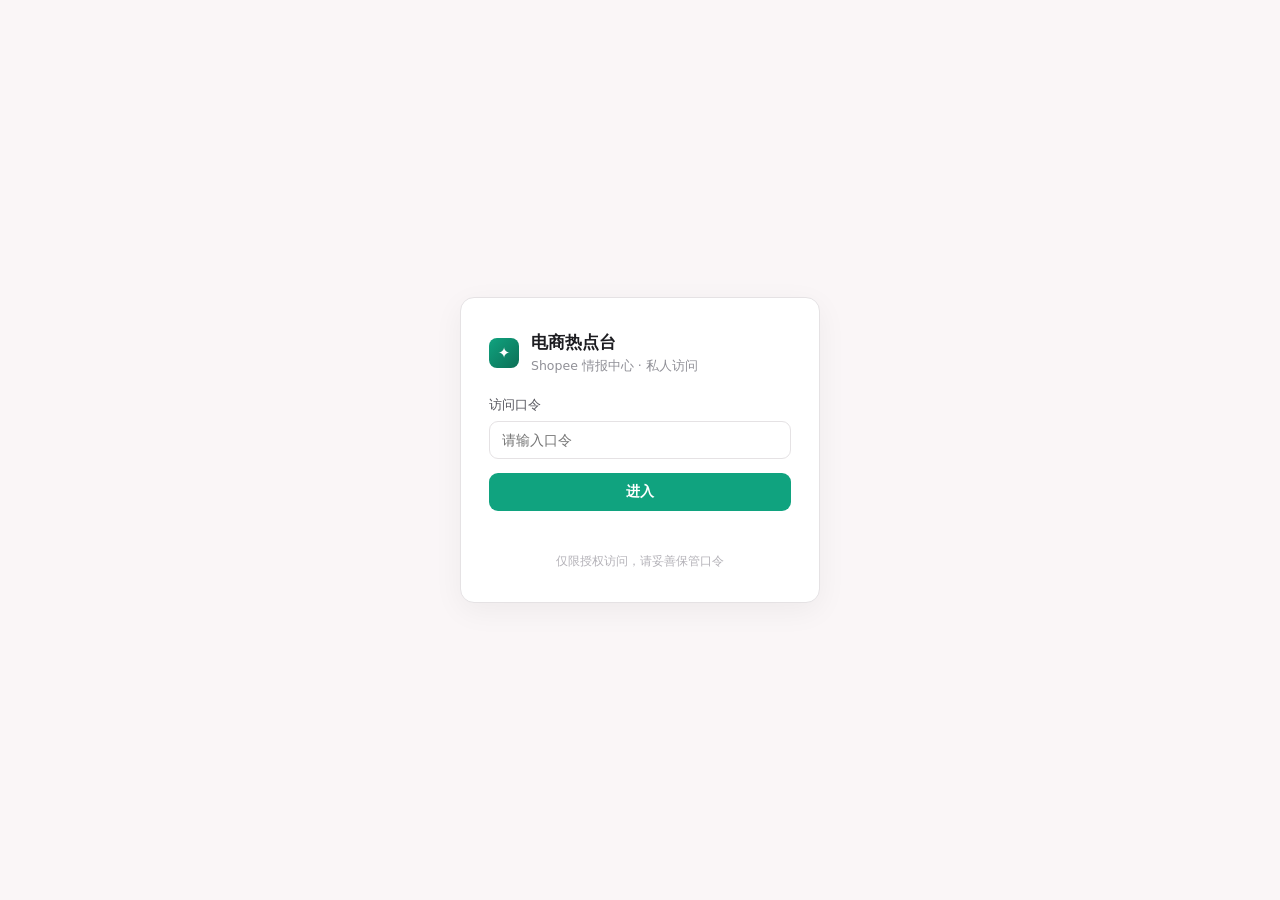
==== web/index.html @ 4ab8bd40 "初始化：Shopee 热点情报站 P0（采集器+静态站+自动更新配置）" ====
<!doctype html>
<html lang="zh-CN">
<head>
  <meta charset="utf-8">
  <meta name="viewport" content="width=device-width, initial-scale=1">
  <title>电商热点台 · Shopee 情报中心</title>
  <link rel="stylesheet" href="assets/style.css">
</head>
<body>
  <div id="app" class="app">
    <aside class="sidebar">
      <div class="brand">
        <div class="brand-mark">✦</div>
        <div>
          <div class="brand-name">电商热点台</div>
          <div class="brand-sub">Shopee 情报中心</div>
        </div>
      </div>
      <button class="nav-item active" type="button" data-view="overview">总览</button>
      <button class="nav-item" type="button" data-view="categories">类目热点</button>
      <button class="nav-item" type="button" data-view="keywords">热搜词</button>
      <button class="nav-item" type="button" data-view="status">数据状态</button>
      <button class="nav-item" id="logout-btn" type="button">退出访问</button>
      <div class="sidebar-foot" id="side-status">正在加载…</div>
    </aside>

    <div class="main">
      <header class="topbar">
        <div class="page-title" id="page-title">总览</div>
        <div class="topbar-right">
          <div class="seg" role="group" aria-label="平台选择">
            <button type="button" class="active" aria-pressed="true">Shopee</button>
            <button type="button" class="soon" disabled>Amazon</button>
            <button type="button" class="soon" disabled>Ozon</button>
            <button type="button" class="soon" disabled>WB</button>
          </div>
          <div class="seg" id="market-seg" role="group" aria-label="市场选择"></div>
        </div>
      </header>
      <div class="content" id="content"></div>
    </div>
  </div>
  <script src="assets/echarts.min.js"></script>
  <script src="assets/config.js"></script>
  <script src="assets/app.js"></script>
</body>
</html>
---- web/assets/style.css ----
* { box-sizing: border-box; }
body {
  margin: 0;
  font-family: "Segoe UI", system-ui, -apple-system, "PingFang SC", "Microsoft YaHei", sans-serif;
  font-size: 14px;
  line-height: 1.5;
  color: #1d1d21;
  background: #ffffff;
}
.app { display: flex; min-height: 100vh; }

/* 侧边栏 */
.sidebar {
  width: 212px; flex: 0 0 212px;
  background: #faf6f7;
  border-right: 1px solid #e5e2e4;
  padding: 16px 12px;
  display: flex; flex-direction: column; gap: 4px;
}
.brand { display: flex; align-items: center; gap: 10px; padding: 4px 8px 18px; }
.brand-mark {
  width: 30px; height: 30px; border-radius: 8px; flex: 0 0 30px;
  background: linear-gradient(135deg, #10a37f, #0c6f56);
  display: flex; align-items: center; justify-content: center;
  color: #ffffff; font-size: 15px;
}
.brand-name { font-size: 15px; font-weight: 600; letter-spacing: .2px; }
.brand-sub { font-size: 11px; color: #909097; margin-top: 1px; }
.nav-item {
  display: flex; align-items: center; gap: 10px; width: 100%;
  padding: 9px 12px; border: 0; background: transparent; border-radius: 8px;
  color: #56565e; font-size: 13.5px; text-align: left; cursor: pointer;
  font-family: inherit;
}
.nav-item:hover { background: #f3f0f1; color: #1d1d21; }
.nav-item.active { background: rgba(16,163,127,.09); color: #1d1d21; font-weight: 500; }
.sidebar-foot {
  margin-top: auto; padding: 12px; border: 1px solid #e5e2e4;
  border-radius: 10px; background: #ffffff; font-size: 12px; color: #56565e;
}
.sidebar-foot b { color: #10a37f; font-weight: 600; }

/* 顶栏 */
.main { flex: 1; min-width: 0; display: flex; flex-direction: column; }
.topbar {
  min-height: 54px; display: flex; align-items: center; justify-content: space-between;
  gap: 16px; padding: 10px 22px; flex-wrap: wrap;
  border-bottom: 1px solid #e5e2e4;
}
.page-title { font-size: 15px; font-weight: 600; }
.page-title small { color: #909097; font-weight: 400; margin-left: 8px; font-size: 12px; }
.topbar-right { display: flex; align-items: center; gap: 10px; flex-wrap: wrap; }
.seg { display: flex; align-items: center; gap: 2px; background: #f3f0f1; border-radius: 9px; padding: 3px; }
.seg button {
  border: 0; background: transparent; color: #56565e;
  font-size: 12.5px; padding: 5px 12px; border-radius: 6px; cursor: pointer; font-family: inherit;
}
.seg button:hover { color: #1d1d21; }
.seg button.active { background: #ffffff; color: #1d1d21; box-shadow: 0 1px 2px rgba(0,0,0,.06); }
.seg button.soon { color: #c0bec2; cursor: default; }

/* 内容区 */
.content { padding: 18px 22px 36px; max-width: 1240px; width: 100%; }
.statusbar {
  display: flex; align-items: center; gap: 8px; font-size: 12.5px; color: #56565e;
  background: #faf6f7; border: 1px solid #e5e2e4; border-radius: 10px;
  padding: 9px 14px; margin-bottom: 14px;
}
.dot { width: 8px; height: 8px; border-radius: 50%; background: #10a37f; flex: 0 0 8px; }
.metrics { display: grid; grid-template-columns: repeat(3, 1fr); gap: 12px; margin-bottom: 14px; }
.stat { background: #ffffff; border: 1px solid #e5e2e4; border-radius: 12px; padding: 14px 16px; }
.stat-label { font-size: 12px; color: #909097; margin-bottom: 6px; }
.stat-value { font-size: 24px; font-weight: 600; letter-spacing: .2px; }
.stat-delta { font-size: 12px; margin-top: 4px; color: #56565e; }
.up { color: #0e9a74; }
.down { color: #e0434a; }
.grid-2 { display: grid; grid-template-columns: 1.35fr 1fr; gap: 14px; margin-bottom: 14px; }
.panel { background: #ffffff; border: 1px solid #e5e2e4; border-radius: 12px; padding: 16px; }
.panel-head { display: flex; align-items: center; justify-content: space-between; gap: 10px; margin-bottom: 12px; flex-wrap: wrap; }
.panel-title { font-size: 14px; font-weight: 600; }
.panel-sub { font-size: 11.5px; color: #909097; }
table { width: 100%; border-collapse: collapse; }
th { text-align: left; font-size: 11.5px; font-weight: 400; color: #909097; padding: 6px 8px; border-bottom: 1px solid #e5e2e4; }
td { padding: 9px 8px; border-bottom: 1px solid #eeebed; font-size: 13px; }
tr.cat-row { cursor: pointer; }
tr.cat-row:hover td { background: #faf6f7; }
tr.sub-row td { background: #faf6f7; font-size: 12.5px; color: #56565e; cursor: pointer; }
tr.sub-row:hover td { color: #1d1d21; }
.cat-name { font-weight: 600; }
.cat-local { color: #909097; font-size: 12px; margin-left: 8px; font-weight: 400; }
.chip {
  display: inline-flex; align-items: center; gap: 3px; font-size: 12px;
  padding: 2px 8px; border-radius: 999px; font-weight: 500; white-space: nowrap;
}
.chip.up { background: rgba(14,154,116,.10); color: #0e9a74; }
.chip.down { background: rgba(224,67,74,.10); color: #e0434a; }
.chip.flat { background: #f3f0f1; color: #56565e; }
.score { font-variant-numeric: tabular-nums; font-weight: 600; text-align: right; }
.kw-row {
  display: flex; align-items: center; gap: 10px; padding: 9px 4px;
  border-bottom: 1px solid #eeebed;
}
.kw-rank { color: #909097; font-size: 12px; width: 22px; text-align: right; flex: 0 0 22px; }
.kw-name { flex: 1; min-width: 0; font-size: 13px; overflow: hidden; text-overflow: ellipsis; white-space: nowrap; }
.kw-heat { font-variant-numeric: tabular-nums; color: #56565e; font-size: 12.5px; min-width: 52px; text-align: right; }
.crumb { font-size: 13.5px; color: #56565e; }
.crumb b { color: #1d1d21; font-weight: 600; }
.crumb .sep { color: #c0bec2; margin: 0 6px; }
.detail-row { display: flex; gap: 26px; flex-wrap: wrap; font-size: 12.5px; color: #56565e; margin-top: 12px; padding-top: 12px; border-top: 1px solid #eeebed; }
.detail-row b { color: #1d1d21; font-weight: 600; font-variant-numeric: tabular-nums; }
#chart { width: 100%; height: 260px; }
.kw-tags { display: flex; flex-wrap: wrap; gap: 6px; margin-top: 8px; }
.kw-tag { font-size: 12px; background: #faf6f7; border: 1px solid #eeebed; border-radius: 999px; padding: 3px 10px; color: #56565e; }
.back-link { display: inline-flex; align-items: center; gap: 6px; color: #10a37f; font-size: 13px; cursor: pointer; border: 0; background: none; padding: 0 0 12px; font-family: inherit; }
.back-link:hover { text-decoration: underline; }
.empty { color: #909097; font-size: 13px; padding: 20px 4px; text-align: center; }
.status-grid { display: grid; grid-template-columns: repeat(3, 1fr); gap: 12px; }
.status-card { background: #ffffff; border: 1px solid #e5e2e4; border-radius: 12px; padding: 16px; }
.status-card h3 { margin: 0 0 10px; font-size: 14px; font-weight: 600; }
.status-card p { margin: 5px 0; font-size: 12.5px; color: #56565e; }
.status-card b { color: #1d1d21; font-weight: 600; }
@media (max-width: 900px) {
  .sidebar { display: none; }
  .grid-2 { grid-template-columns: 1fr; }
  .metrics, .status-grid { grid-template-columns: 1fr; }
}
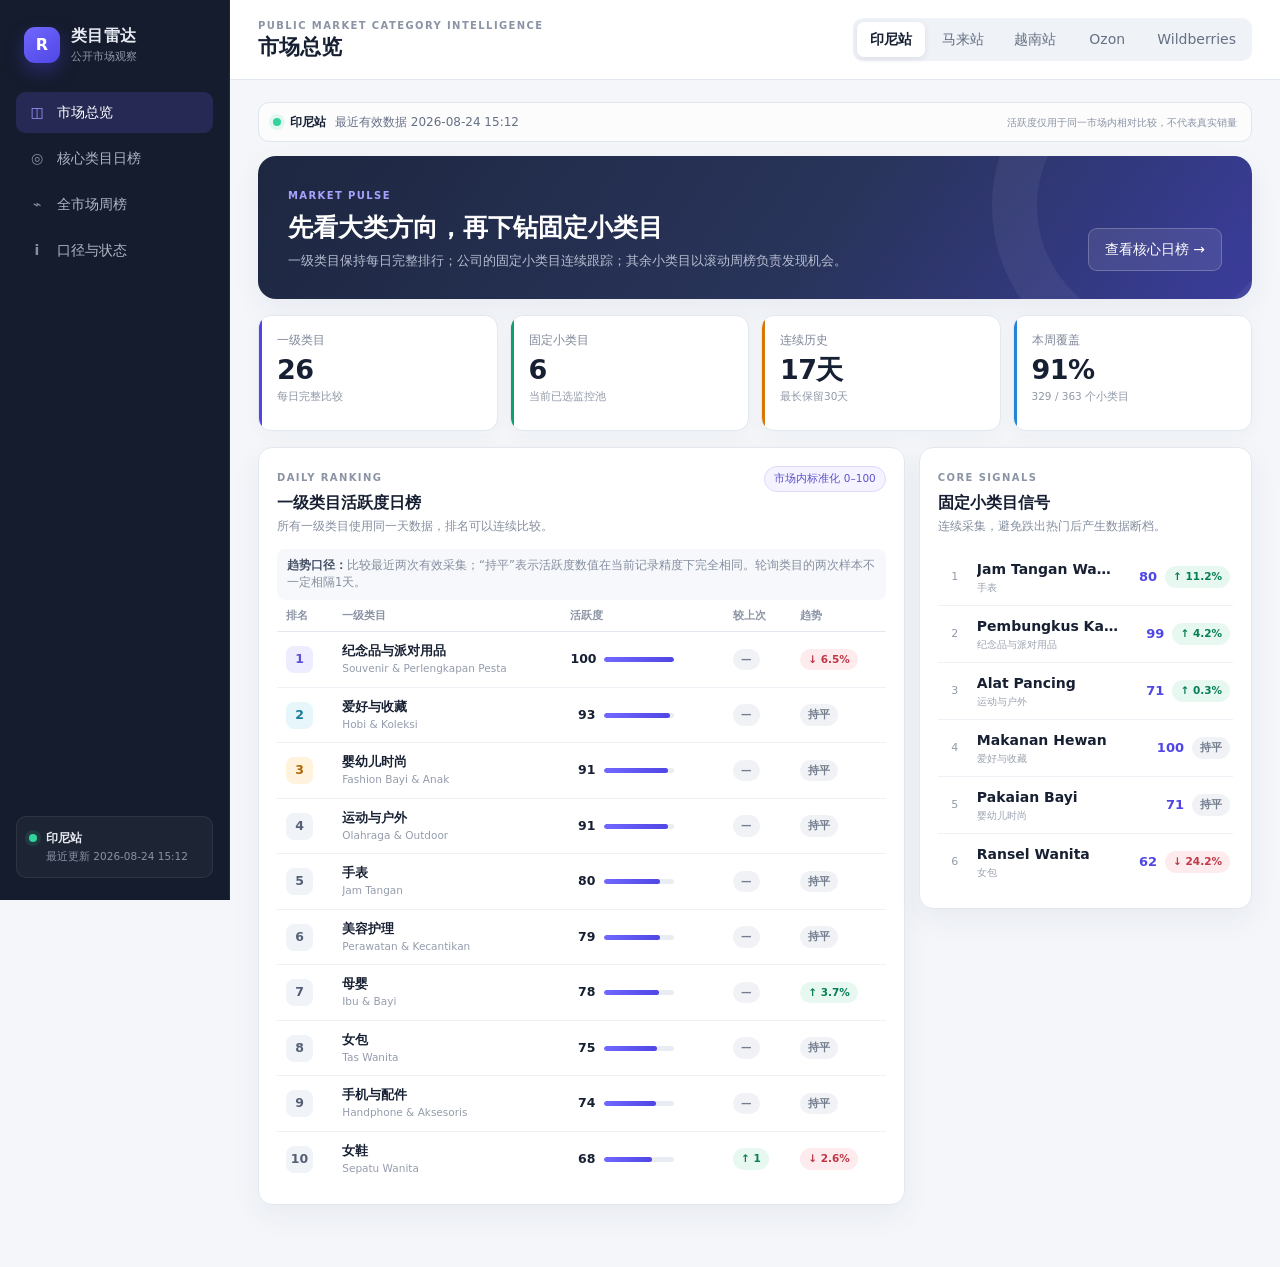
==== commit 44cf1c2c: "更新公开市场看板入口" ====
--- a/web/index.html
+++ b/web/index.html
@@ -3,45 +3,57 @@
 <head>
   <meta charset="utf-8">
   <meta name="viewport" content="width=device-width, initial-scale=1">
-  <title>电商热点台 · Shopee 情报中心</title>
-  <link rel="stylesheet" href="assets/style.css">
+  <meta name="description" content="Shopee、Ozon 与 Wildberries 全市场大类和小类目趋势观察">
+  <title>类目雷达 · 公开市场观察</title>
+  <link rel="stylesheet" href="assets/style.css?v=9">
 </head>
 <body>
-  <div id="app" class="app">
+  <div id="app" class="app-shell">
     <aside class="sidebar">
       <div class="brand">
-        <div class="brand-mark">✦</div>
+        <div class="brand-mark" aria-hidden="true">R</div>
         <div>
-          <div class="brand-name">电商热点台</div>
-          <div class="brand-sub">Shopee 情报中心</div>
+          <div class="brand-name">类目雷达</div>
+          <div class="brand-sub">公开市场观察</div>
         </div>
       </div>
-      <button class="nav-item active" type="button" data-view="overview">总览</button>
-      <button class="nav-item" type="button" data-view="categories">类目热点</button>
-      <button class="nav-item" type="button" data-view="keywords">热搜词</button>
-      <button class="nav-item" type="button" data-view="status">数据状态</button>
-      <button class="nav-item" id="logout-btn" type="button">退出访问</button>
-      <div class="sidebar-foot" id="side-status">正在加载…</div>
+
+      <nav class="nav" aria-label="主导航">
+        <button class="nav-item active" type="button" data-view="overview">
+          <span class="nav-icon">◫</span><span>市场总览</span>
+        </button>
+        <button class="nav-item" type="button" data-view="core">
+          <span class="nav-icon">◎</span><span>核心类目日榜</span>
+        </button>
+        <button class="nav-item" type="button" data-view="weekly">
+          <span class="nav-icon">⌁</span><span>全市场周榜</span>
+        </button>
+        <button class="nav-item" type="button" data-view="method">
+          <span class="nav-icon">i</span><span>口径与状态</span>
+        </button>
+      </nav>
+
+      <div class="sidebar-note">
+        <span class="live-dot"></span>
+        <div><b id="side-market">正在加载</b><small id="side-status">读取市场数据…</small></div>
+      </div>
     </aside>
 
-    <div class="main">
+    <main class="main">
       <header class="topbar">
-        <div class="page-title" id="page-title">总览</div>
-        <div class="topbar-right">
-          <div class="seg" role="group" aria-label="平台选择">
-            <button type="button" class="active" aria-pressed="true">Shopee</button>
-            <button type="button" class="soon" disabled>Amazon</button>
-            <button type="button" class="soon" disabled>Ozon</button>
-            <button type="button" class="soon" disabled>WB</button>
-          </div>
-          <div class="seg" id="market-seg" role="group" aria-label="市场选择"></div>
+        <div>
+          <div class="eyebrow">PUBLIC MARKET CATEGORY INTELLIGENCE</div>
+          <h1 id="page-title">市场总览</h1>
         </div>
+        <div class="market-switch" id="market-switch" role="group" aria-label="市场选择"></div>
       </header>
-      <div class="content" id="content"></div>
-    </div>
+      <div class="content" id="content">
+        <div class="loading-card">正在加载市场数据…</div>
+      </div>
+    </main>
   </div>
-  <script src="assets/echarts.min.js"></script>
-  <script src="assets/config.js"></script>
-  <script src="assets/app.js"></script>
+
+  <script src="assets/echarts.min.js?v=7"></script>
+  <script src="assets/app.js?v=9"></script>
 </body>
 </html>
--- a/web/assets/style.css
+++ b/web/assets/style.css
@@ -1,126 +1,340 @@
+:root {
+  --ink: #172033;
+  --muted: #6f7888;
+  --line: #e3e8f0;
+  --soft: #f5f7fb;
+  --panel: #ffffff;
+  --primary: #4f46e5;
+  --primary-soft: #eeedff;
+  --green: #0d9f6e;
+  --red: #df4a58;
+  --orange: #d97706;
+  --shadow: 0 10px 30px rgba(32, 44, 70, .06);
+}
+
 * { box-sizing: border-box; }
+
 body {
   margin: 0;
-  font-family: "Segoe UI", system-ui, -apple-system, "PingFang SC", "Microsoft YaHei", sans-serif;
-  font-size: 14px;
-  line-height: 1.5;
-  color: #1d1d21;
-  background: #ffffff;
-}
-.app { display: flex; min-height: 100vh; }
-
-/* 侧边栏 */
+  color: var(--ink);
+  background: #f4f6fa;
+  font: 14px/1.5 "Segoe UI", system-ui, -apple-system, "PingFang SC", "Microsoft YaHei", sans-serif;
+}
+
+button, select { font: inherit; }
+button { color: inherit; }
+
+.app-shell { min-height: 100vh; display: flex; }
+
 .sidebar {
-  width: 212px; flex: 0 0 212px;
-  background: #faf6f7;
-  border-right: 1px solid #e5e2e4;
-  padding: 16px 12px;
-  display: flex; flex-direction: column; gap: 4px;
-}
-.brand { display: flex; align-items: center; gap: 10px; padding: 4px 8px 18px; }
+  position: fixed;
+  inset: 0 auto 0 0;
+  z-index: 10;
+  width: 230px;
+  display: flex;
+  flex-direction: column;
+  padding: 22px 16px;
+  color: #e7eaf2;
+  background: #151c2d;
+  border-right: 1px solid rgba(255, 255, 255, .06);
+}
+
+.brand { display: flex; align-items: center; gap: 11px; padding: 2px 8px 26px; }
 .brand-mark {
-  width: 30px; height: 30px; border-radius: 8px; flex: 0 0 30px;
-  background: linear-gradient(135deg, #10a37f, #0c6f56);
-  display: flex; align-items: center; justify-content: center;
-  color: #ffffff; font-size: 15px;
-}
-.brand-name { font-size: 15px; font-weight: 600; letter-spacing: .2px; }
-.brand-sub { font-size: 11px; color: #909097; margin-top: 1px; }
+  width: 36px;
+  height: 36px;
+  display: grid;
+  place-items: center;
+  border-radius: 11px;
+  color: #fff;
+  font-size: 16px;
+  font-weight: 800;
+  background: linear-gradient(145deg, #7168ff, #4f46e5);
+  box-shadow: 0 8px 18px rgba(79, 70, 229, .35);
+}
+.brand-name { font-size: 16px; font-weight: 700; letter-spacing: .03em; }
+.brand-sub { margin-top: 1px; color: #8f98aa; font-size: 11px; }
+
+.nav { display: grid; gap: 5px; }
 .nav-item {
-  display: flex; align-items: center; gap: 10px; width: 100%;
-  padding: 9px 12px; border: 0; background: transparent; border-radius: 8px;
-  color: #56565e; font-size: 13.5px; text-align: left; cursor: pointer;
-  font-family: inherit;
-}
-.nav-item:hover { background: #f3f0f1; color: #1d1d21; }
-.nav-item.active { background: rgba(16,163,127,.09); color: #1d1d21; font-weight: 500; }
-.sidebar-foot {
-  margin-top: auto; padding: 12px; border: 1px solid #e5e2e4;
-  border-radius: 10px; background: #ffffff; font-size: 12px; color: #56565e;
-}
-.sidebar-foot b { color: #10a37f; font-weight: 600; }
-
-/* 顶栏 */
-.main { flex: 1; min-width: 0; display: flex; flex-direction: column; }
+  width: 100%;
+  display: flex;
+  align-items: center;
+  gap: 11px;
+  padding: 10px 12px;
+  border: 0;
+  border-radius: 9px;
+  color: #aeb5c4;
+  background: transparent;
+  cursor: pointer;
+  text-align: left;
+  transition: .18s ease;
+}
+.nav-item:hover { color: #fff; background: rgba(255, 255, 255, .055); }
+.nav-item.active { color: #fff; background: rgba(111, 101, 255, .18); }
+.nav-icon { width: 18px; text-align: center; color: #858fa3; font-weight: 700; }
+.nav-item.active .nav-icon { color: #9b94ff; }
+
+.sidebar-note {
+  margin-top: auto;
+  display: flex;
+  align-items: flex-start;
+  gap: 9px;
+  padding: 12px;
+  border: 1px solid rgba(255, 255, 255, .08);
+  border-radius: 10px;
+  background: rgba(255, 255, 255, .035);
+}
+.sidebar-note b, .sidebar-note small { display: block; }
+.sidebar-note b { color: #e7eaf2; font-size: 12px; }
+.sidebar-note small { margin-top: 2px; color: #8993a6; font-size: 10.5px; }
+.live-dot { width: 8px; height: 8px; margin-top: 5px; flex: 0 0 8px; border-radius: 50%; background: #32d49b; box-shadow: 0 0 0 4px rgba(50, 212, 155, .12); }
+
+.main { min-width: 0; flex: 1; margin-left: 230px; }
 .topbar {
-  min-height: 54px; display: flex; align-items: center; justify-content: space-between;
-  gap: 16px; padding: 10px 22px; flex-wrap: wrap;
-  border-bottom: 1px solid #e5e2e4;
-}
-.page-title { font-size: 15px; font-weight: 600; }
-.page-title small { color: #909097; font-weight: 400; margin-left: 8px; font-size: 12px; }
-.topbar-right { display: flex; align-items: center; gap: 10px; flex-wrap: wrap; }
-.seg { display: flex; align-items: center; gap: 2px; background: #f3f0f1; border-radius: 9px; padding: 3px; }
-.seg button {
-  border: 0; background: transparent; color: #56565e;
-  font-size: 12.5px; padding: 5px 12px; border-radius: 6px; cursor: pointer; font-family: inherit;
-}
-.seg button:hover { color: #1d1d21; }
-.seg button.active { background: #ffffff; color: #1d1d21; box-shadow: 0 1px 2px rgba(0,0,0,.06); }
-.seg button.soon { color: #c0bec2; cursor: default; }
-
-/* 内容区 */
-.content { padding: 18px 22px 36px; max-width: 1240px; width: 100%; }
-.statusbar {
-  display: flex; align-items: center; gap: 8px; font-size: 12.5px; color: #56565e;
-  background: #faf6f7; border: 1px solid #e5e2e4; border-radius: 10px;
-  padding: 9px 14px; margin-bottom: 14px;
-}
-.dot { width: 8px; height: 8px; border-radius: 50%; background: #10a37f; flex: 0 0 8px; }
-.metrics { display: grid; grid-template-columns: repeat(3, 1fr); gap: 12px; margin-bottom: 14px; }
-.stat { background: #ffffff; border: 1px solid #e5e2e4; border-radius: 12px; padding: 14px 16px; }
-.stat-label { font-size: 12px; color: #909097; margin-bottom: 6px; }
-.stat-value { font-size: 24px; font-weight: 600; letter-spacing: .2px; }
-.stat-delta { font-size: 12px; margin-top: 4px; color: #56565e; }
-.up { color: #0e9a74; }
-.down { color: #e0434a; }
-.grid-2 { display: grid; grid-template-columns: 1.35fr 1fr; gap: 14px; margin-bottom: 14px; }
-.panel { background: #ffffff; border: 1px solid #e5e2e4; border-radius: 12px; padding: 16px; }
-.panel-head { display: flex; align-items: center; justify-content: space-between; gap: 10px; margin-bottom: 12px; flex-wrap: wrap; }
-.panel-title { font-size: 14px; font-weight: 600; }
-.panel-sub { font-size: 11.5px; color: #909097; }
-table { width: 100%; border-collapse: collapse; }
-th { text-align: left; font-size: 11.5px; font-weight: 400; color: #909097; padding: 6px 8px; border-bottom: 1px solid #e5e2e4; }
-td { padding: 9px 8px; border-bottom: 1px solid #eeebed; font-size: 13px; }
-tr.cat-row { cursor: pointer; }
-tr.cat-row:hover td { background: #faf6f7; }
-tr.sub-row td { background: #faf6f7; font-size: 12.5px; color: #56565e; cursor: pointer; }
-tr.sub-row:hover td { color: #1d1d21; }
-.cat-name { font-weight: 600; }
-.cat-local { color: #909097; font-size: 12px; margin-left: 8px; font-weight: 400; }
-.chip {
-  display: inline-flex; align-items: center; gap: 3px; font-size: 12px;
-  padding: 2px 8px; border-radius: 999px; font-weight: 500; white-space: nowrap;
-}
-.chip.up { background: rgba(14,154,116,.10); color: #0e9a74; }
-.chip.down { background: rgba(224,67,74,.10); color: #e0434a; }
-.chip.flat { background: #f3f0f1; color: #56565e; }
-.score { font-variant-numeric: tabular-nums; font-weight: 600; text-align: right; }
-.kw-row {
-  display: flex; align-items: center; gap: 10px; padding: 9px 4px;
-  border-bottom: 1px solid #eeebed;
-}
-.kw-rank { color: #909097; font-size: 12px; width: 22px; text-align: right; flex: 0 0 22px; }
-.kw-name { flex: 1; min-width: 0; font-size: 13px; overflow: hidden; text-overflow: ellipsis; white-space: nowrap; }
-.kw-heat { font-variant-numeric: tabular-nums; color: #56565e; font-size: 12.5px; min-width: 52px; text-align: right; }
-.crumb { font-size: 13.5px; color: #56565e; }
-.crumb b { color: #1d1d21; font-weight: 600; }
-.crumb .sep { color: #c0bec2; margin: 0 6px; }
-.detail-row { display: flex; gap: 26px; flex-wrap: wrap; font-size: 12.5px; color: #56565e; margin-top: 12px; padding-top: 12px; border-top: 1px solid #eeebed; }
-.detail-row b { color: #1d1d21; font-weight: 600; font-variant-numeric: tabular-nums; }
-#chart { width: 100%; height: 260px; }
-.kw-tags { display: flex; flex-wrap: wrap; gap: 6px; margin-top: 8px; }
-.kw-tag { font-size: 12px; background: #faf6f7; border: 1px solid #eeebed; border-radius: 999px; padding: 3px 10px; color: #56565e; }
-.back-link { display: inline-flex; align-items: center; gap: 6px; color: #10a37f; font-size: 13px; cursor: pointer; border: 0; background: none; padding: 0 0 12px; font-family: inherit; }
-.back-link:hover { text-decoration: underline; }
-.empty { color: #909097; font-size: 13px; padding: 20px 4px; text-align: center; }
-.status-grid { display: grid; grid-template-columns: repeat(3, 1fr); gap: 12px; }
-.status-card { background: #ffffff; border: 1px solid #e5e2e4; border-radius: 12px; padding: 16px; }
-.status-card h3 { margin: 0 0 10px; font-size: 14px; font-weight: 600; }
-.status-card p { margin: 5px 0; font-size: 12.5px; color: #56565e; }
-.status-card b { color: #1d1d21; font-weight: 600; }
-@media (max-width: 900px) {
-  .sidebar { display: none; }
-  .grid-2 { grid-template-columns: 1fr; }
-  .metrics, .status-grid { grid-template-columns: 1fr; }
-}
+  min-height: 80px;
+  display: flex;
+  align-items: center;
+  justify-content: space-between;
+  gap: 20px;
+  padding: 16px 28px;
+  background: rgba(255, 255, 255, .92);
+  border-bottom: 1px solid var(--line);
+  backdrop-filter: blur(12px);
+}
+.eyebrow, .section-kicker { color: #8b94a5; font-size: 10px; font-weight: 800; letter-spacing: .14em; }
+.topbar h1 { margin: 2px 0 0; font-size: 21px; line-height: 1.2; }
+.market-switch { display: flex; flex-wrap: wrap; justify-content: flex-end; gap: 4px; padding: 4px; background: #eff2f7; border-radius: 10px; }
+.market-switch button {
+  min-width: 68px;
+  padding: 7px 12px;
+  border: 0;
+  border-radius: 7px;
+  color: #667084;
+  background: transparent;
+  cursor: pointer;
+}
+.market-switch button.active { color: var(--ink); background: #fff; box-shadow: 0 2px 7px rgba(25, 35, 54, .09); font-weight: 700; }
+
+.content { width: 100%; max-width: 1460px; margin: 0 auto; padding: 22px 28px 48px; }
+.loading-card, .error-card, .empty-state {
+  padding: 36px;
+  text-align: center;
+  color: var(--muted);
+  background: #fff;
+  border: 1px solid var(--line);
+  border-radius: 14px;
+}
+.error-card b { color: var(--red); }
+.error-card p { margin: 6px 0 0; }
+
+.data-ribbon {
+  display: flex;
+  align-items: center;
+  justify-content: space-between;
+  gap: 16px;
+  margin-bottom: 14px;
+  padding: 10px 14px;
+  border: 1px solid #dfe5ef;
+  border-radius: 11px;
+  color: #667084;
+  background: rgba(255, 255, 255, .74);
+  font-size: 12px;
+}
+.data-ribbon > div { display: flex; align-items: center; gap: 9px; }
+.data-ribbon .live-dot { margin: 0; }
+.data-ribbon b { color: var(--ink); }
+.data-ribbon small { color: #8a93a4; }
+
+.hero {
+  display: flex;
+  align-items: flex-end;
+  justify-content: space-between;
+  gap: 30px;
+  margin-bottom: 16px;
+  padding: 28px 30px;
+  overflow: hidden;
+  position: relative;
+  color: #fff;
+  border-radius: 18px;
+  background: linear-gradient(125deg, #1d2740 0%, #29345b 57%, #4f46e5 150%);
+  box-shadow: var(--shadow);
+}
+.hero::after { content: ""; position: absolute; width: 240px; height: 240px; right: -70px; top: -115px; border: 45px solid rgba(255, 255, 255, .055); border-radius: 50%; }
+.hero > * { position: relative; z-index: 1; }
+.hero .section-kicker { color: #a8a2ff; }
+.hero h2 { margin: 7px 0 8px; font-size: 25px; line-height: 1.25; }
+.hero p { max-width: 710px; margin: 0; color: #b7bed0; font-size: 13px; }
+.primary-btn { flex: 0 0 auto; padding: 10px 16px; border: 1px solid rgba(255, 255, 255, .22); border-radius: 9px; color: #fff; background: rgba(255, 255, 255, .09); cursor: pointer; }
+.primary-btn:hover { background: rgba(255, 255, 255, .16); }
+
+.metric-grid, .detail-metrics { display: grid; grid-template-columns: repeat(4, minmax(0, 1fr)); gap: 12px; margin-bottom: 16px; }
+.metric-card {
+  position: relative;
+  min-height: 116px;
+  padding: 16px 18px;
+  overflow: hidden;
+  background: var(--panel);
+  border: 1px solid var(--line);
+  border-radius: 13px;
+  box-shadow: 0 5px 18px rgba(32, 44, 70, .035);
+}
+.metric-card::before { content: ""; position: absolute; inset: 0 auto 0 0; width: 3px; background: #8390a7; }
+.metric-card.indigo::before { background: var(--primary); }
+.metric-card.green::before { background: var(--green); }
+.metric-card.orange::before { background: var(--orange); }
+.metric-card.blue::before { background: #2583d8; }
+.metric-card span, .metric-card small, .metric-card strong { display: block; }
+.metric-card span { color: #7e8798; font-size: 11.5px; }
+.metric-card strong { margin: 5px 0 3px; font-size: 27px; line-height: 1.2; letter-spacing: -.02em; }
+.metric-card small { color: #9098a7; font-size: 10.5px; }
+
+.dashboard-grid { display: grid; grid-template-columns: minmax(0, 1.65fr) minmax(330px, .85fr); gap: 14px; align-items: start; }
+.panel { min-width: 0; margin-bottom: 14px; padding: 18px; background: var(--panel); border: 1px solid var(--line); border-radius: 14px; box-shadow: var(--shadow); }
+.panel-head { display: flex; align-items: flex-start; justify-content: space-between; gap: 18px; margin-bottom: 14px; }
+.panel h3 { margin: 4px 0 3px; font-size: 16px; }
+.panel-head p, .panel > p { margin: 0; color: #858e9f; font-size: 11.5px; }
+.scope-chip { flex: 0 0 auto; padding: 4px 9px; border: 1px solid #dddafc; border-radius: 999px; color: #5c54cc; background: #f5f3ff; font-size: 10.5px; }
+
+.table-wrap { width: 100%; overflow-x: auto; }
+table { width: 100%; border-collapse: collapse; white-space: nowrap; }
+th { padding: 8px 9px; color: #8b94a5; border-bottom: 1px solid var(--line); font-size: 10.5px; font-weight: 600; text-align: left; }
+td { padding: 10px 9px; border-bottom: 1px solid #edf0f4; font-size: 12.5px; }
+tbody tr:last-child td { border-bottom: 0; }
+tr.clickable { cursor: pointer; }
+tr.clickable:hover td { background: #fafbfe; }
+.rank-num { width: 27px; height: 27px; display: inline-grid; place-items: center; border-radius: 8px; color: #566075; background: #f0f3f8; font-weight: 800; }
+tbody tr:nth-child(1) .rank-num { color: #5b51d8; background: #eeecff; }
+tbody tr:nth-child(2) .rank-num { color: #177c9e; background: #e7f6fa; }
+tbody tr:nth-child(3) .rank-num { color: #b26708; background: #fff3dd; }
+.name-stack b, .name-stack small { display: block; }
+.name-stack b { max-width: 250px; overflow: hidden; text-overflow: ellipsis; font-size: 12.5px; }
+.name-stack small { max-width: 250px; overflow: hidden; text-overflow: ellipsis; color: #949cac; font-size: 10.5px; }
+.score-cell { min-width: 112px; display: flex; align-items: center; gap: 9px; }
+.score-cell b { width: 25px; text-align: right; font-variant-numeric: tabular-nums; }
+.score-cell span { width: 70px; height: 5px; overflow: hidden; border-radius: 999px; background: #e9edf3; }
+.score-cell i { display: block; height: 100%; border-radius: inherit; background: linear-gradient(90deg, #7168ff, #4f46e5); }
+.badge, .rank-move, .freshness { display: inline-flex; align-items: center; padding: 3px 8px; border-radius: 999px; font-size: 10.5px; font-weight: 700; }
+.badge.up, .rank-move.up { color: #087e58; background: #e7f8f1; }
+.badge.down, .rank-move.down { color: #c03847; background: #fdebed; }
+.badge.neutral, .rank-move.neutral { color: #747e8e; background: #f0f2f6; }
+.freshness.fresh { color: #087e58; background: #e7f8f1; }
+.freshness.weekly { color: #5a52c9; background: #eeecff; }
+.freshness.muted { color: #737c8d; background: #f0f2f6; }
+.parent-label { color: #657085; }
+.number { font-variant-numeric: tabular-nums; }
+.unit { color: #939baa; }
+
+.signal-list { display: grid; }
+.signal-row { width: 100%; display: grid; grid-template-columns: 28px minmax(0, 1fr) 36px auto; align-items: center; gap: 8px; padding: 10px 3px; border: 0; border-bottom: 1px solid #edf0f4; background: transparent; cursor: pointer; text-align: left; }
+.signal-row:last-child { border-bottom: 0; }
+.signal-row:hover { background: #fafbfe; }
+.signal-rank { color: #929aaa; text-align: center; font-size: 11px; }
+.signal-name { min-width: 0; overflow: hidden; text-overflow: ellipsis; white-space: nowrap; font-weight: 650; }
+.signal-name small { display: block; overflow: hidden; color: #9aa2b0; font-size: 10px; font-weight: 400; text-overflow: ellipsis; }
+.signal-score { color: #4f46e5; font-size: 13px; font-weight: 800; text-align: right; }
+
+.notice-card { display: flex; gap: 14px; align-items: flex-start; margin-bottom: 14px; padding: 16px 18px; border: 1px solid #dddafc; border-radius: 13px; background: #f6f4ff; }
+.notice-icon { width: 34px; height: 34px; display: grid; place-items: center; flex: 0 0 34px; border-radius: 10px; color: #fff; background: var(--primary); font-size: 17px; }
+.notice-card b { display: block; margin: 0 0 3px; }
+.notice-card p { margin: 0; color: #726d92; font-size: 11.5px; }
+
+.weekly-tools { align-items: flex-end; }
+.select-label { display: grid; gap: 4px; color: #8790a0; font-size: 10px; }
+.select-label select { min-width: 220px; padding: 8px 31px 8px 10px; border: 1px solid #dbe1ea; border-radius: 8px; color: var(--ink); background: #fff; outline: none; }
+.select-label select:focus { border-color: #8d86eb; box-shadow: 0 0 0 3px rgba(79, 70, 229, .09); }
+.filter-row { display: flex; gap: 6px; margin: 0 0 12px; }
+.filter-row button { padding: 6px 11px; border: 1px solid #dde2ea; border-radius: 8px; color: #70798a; background: #fff; cursor: pointer; font-size: 11px; }
+.filter-row button.active { color: #5148cf; border-color: #c9c5fa; background: #f3f1ff; font-weight: 700; }
+
+.method-grid { display: grid; grid-template-columns: repeat(2, minmax(0, 1fr)); gap: 14px; }
+.body-copy { margin-top: 9px !important; color: #657085 !important; font-size: 12.5px !important; line-height: 1.8; }
+.formula { margin-top: 14px; padding: 12px 14px; border-left: 3px solid var(--primary); color: #5b55a6; background: #f6f4ff; font-size: 12px; }
+.method-list { display: grid; gap: 0; margin: 10px 0 0; padding: 0; list-style: none; }
+.method-list li { display: grid; grid-template-columns: 90px 1fr; gap: 12px; padding: 10px 0; border-bottom: 1px solid #edf0f4; }
+.method-list li:last-child { border: 0; }
+.method-list b { font-size: 12px; }
+.method-list span { color: #7c8596; font-size: 11.5px; }
+.health-grid { display: grid; grid-template-columns: repeat(4, minmax(0, 1fr)); gap: 10px; }
+.health-item { padding: 13px; border: 1px solid #e5e9f0; border-radius: 10px; background: #fafbfe; }
+.health-item span, .health-item b, .health-item small { display: block; }
+.health-item span { color: #8790a0; font-size: 10.5px; }
+.health-item b { margin: 4px 0 1px; font-size: 18px; }
+.health-item small { color: #979fad; font-size: 10px; }
+.rule-note { margin-top: 12px; padding: 11px 13px; border-radius: 9px; color: #636d7f; background: #f1f4f8; font-size: 11.5px; }
+
+.back-btn { margin: 0 0 12px; padding: 0; border: 0; color: #554ccc; background: none; cursor: pointer; font-weight: 700; }
+.detail-hero { display: flex; align-items: flex-start; justify-content: space-between; gap: 16px; margin-bottom: 14px; padding: 22px 24px; color: #fff; border-radius: 15px; background: linear-gradient(120deg, #232d4b, #37416c); }
+.detail-hero .section-kicker { color: #aaa5ff; }
+.detail-hero h2 { margin: 5px 0 3px; font-size: 23px; }
+.detail-hero p { margin: 0; color: #b5bdd0; font-size: 11.5px; }
+.trend-chart { width: 100%; height: 300px; }
+.keyword-panel { margin-top: 14px; }
+.keyword-cloud { display: flex; flex-wrap: wrap; gap: 8px; }
+.keyword-cloud > span { display: inline-flex; align-items: center; gap: 8px; padding: 6px 10px; border: 1px solid #e3e7ee; border-radius: 9px; color: #596477; background: #fafbfe; font-size: 11.5px; }
+.keyword-cloud small { color: #756ee0; font-weight: 800; }
+
+.trend-definition { margin: -3px 0 12px; padding: 8px 10px; color: #697487; background: #f6f8fb; border-radius: 8px; font-size: 11px; }
+.trend-definition b { color: #445066; }
+.watchlist-panel { border-color: #dcdafa; }
+.selection-count { flex: 0 0 auto; padding: 7px 11px; color: #5147ca; background: #f0efff; border-radius: 999px; font-size: 11px; }
+.selection-count b { font-size: 14px; }
+.watchlist-toolbar { display: flex; align-items: flex-end; justify-content: space-between; gap: 16px; margin-bottom: 12px; }
+.watchlist-toolbar .select-label { min-width: 300px; }
+.watchlist-actions { display: flex; gap: 7px; }
+.watchlist-actions button { padding: 7px 11px; color: #525d70; background: #fff; border: 1px solid #dfe4ec; border-radius: 8px; cursor: pointer; font-size: 11px; }
+.watchlist-actions button:hover { color: #4f46e5; border-color: #c9c5f8; background: #f8f7ff; }
+.watchlist-summary { display: flex; align-items: center; justify-content: space-between; gap: 12px; padding: 9px 11px; color: #5f697b; background: #f7f8fb; border-radius: 8px; font-size: 11px; }
+.watchlist-summary b { color: #263147; }
+.watchlist-options { display: grid; grid-template-columns: repeat(3, minmax(0, 1fr)); gap: 8px; margin-top: 9px; }
+.watch-option { min-width: 0; display: flex; align-items: center; gap: 9px; padding: 10px; border: 1px solid #e2e6ed; border-radius: 10px; background: #fff; cursor: pointer; transition: .16s ease; }
+.watch-option:hover { border-color: #c9c5f8; background: #fbfaff; }
+.watch-option.selected { border-color: #bdb7f7; background: #f6f5ff; box-shadow: inset 0 0 0 1px rgba(79, 70, 229, .06); }
+.watch-option input { width: 16px; height: 16px; margin: 0; accent-color: var(--primary); }
+.watch-option span { min-width: 0; flex: 1; }
+.watch-option b, .watch-option small { display: block; overflow: hidden; text-overflow: ellipsis; white-space: nowrap; }
+.watch-option b { color: #273248; font-size: 11.5px; }
+.watch-option small { color: #8a94a5; font-size: 10px; }
+.watch-option i { flex: 0 0 auto; color: #8a94a5; font-size: 9.5px; font-style: normal; }
+.watch-option.selected i { color: #4f46e5; font-weight: 700; }
+.watchlist-savebar { display: flex; align-items: center; justify-content: space-between; gap: 16px; margin-top: 12px; padding-top: 12px; border-top: 1px solid #e8ebf1; }
+.save-message { color: #788294; font-size: 11px; }
+.save-message.pending { color: #b06607; }
+.save-message.saved { color: #087d57; }
+.save-watchlist { padding: 9px 16px; color: #fff; background: var(--primary); border: 0; border-radius: 9px; cursor: pointer; font-weight: 700; font-size: 11.5px; }
+.save-watchlist:hover { background: #4338ca; }
+.save-watchlist:disabled { opacity: .65; cursor: wait; }
+
+@media (max-width: 1100px) {
+  .metric-grid, .detail-metrics { grid-template-columns: repeat(2, minmax(0, 1fr)); }
+  .dashboard-grid { grid-template-columns: 1fr; }
+  .health-grid { grid-template-columns: repeat(2, minmax(0, 1fr)); }
+  .watchlist-options { grid-template-columns: repeat(2, minmax(0, 1fr)); }
+}
+
+@media (max-width: 760px) {
+  .sidebar { position: static; width: 100%; padding: 13px; }
+  .brand { padding-bottom: 10px; }
+  .nav { grid-template-columns: repeat(2, 1fr); }
+  .sidebar-note { display: none; }
+  .main { margin-left: 0; }
+  .app-shell { display: block; }
+  .topbar { padding: 13px 16px; }
+  .topbar .eyebrow { display: none; }
+  .topbar h1 { font-size: 18px; }
+  .market-switch button { min-width: auto; padding: 6px 9px; }
+  .content { padding: 14px 12px 34px; }
+  .data-ribbon { align-items: flex-start; flex-direction: column; gap: 5px; }
+  .hero { align-items: flex-start; flex-direction: column; padding: 22px; }
+  .hero h2 { font-size: 21px; }
+  .metric-grid, .detail-metrics, .method-grid, .health-grid { grid-template-columns: 1fr; }
+  .metric-card { min-height: 100px; }
+  .panel { padding: 14px; }
+  .weekly-tools { align-items: stretch; flex-direction: column; }
+  .watchlist-toolbar, .watchlist-savebar { align-items: stretch; flex-direction: column; }
+  .watchlist-toolbar .select-label { min-width: 0; }
+  .watchlist-actions { flex-wrap: wrap; }
+  .watchlist-options { grid-template-columns: 1fr; }
+  .select-label select { width: 100%; min-width: 0; }
+  .trend-chart { height: 240px; }
+}
